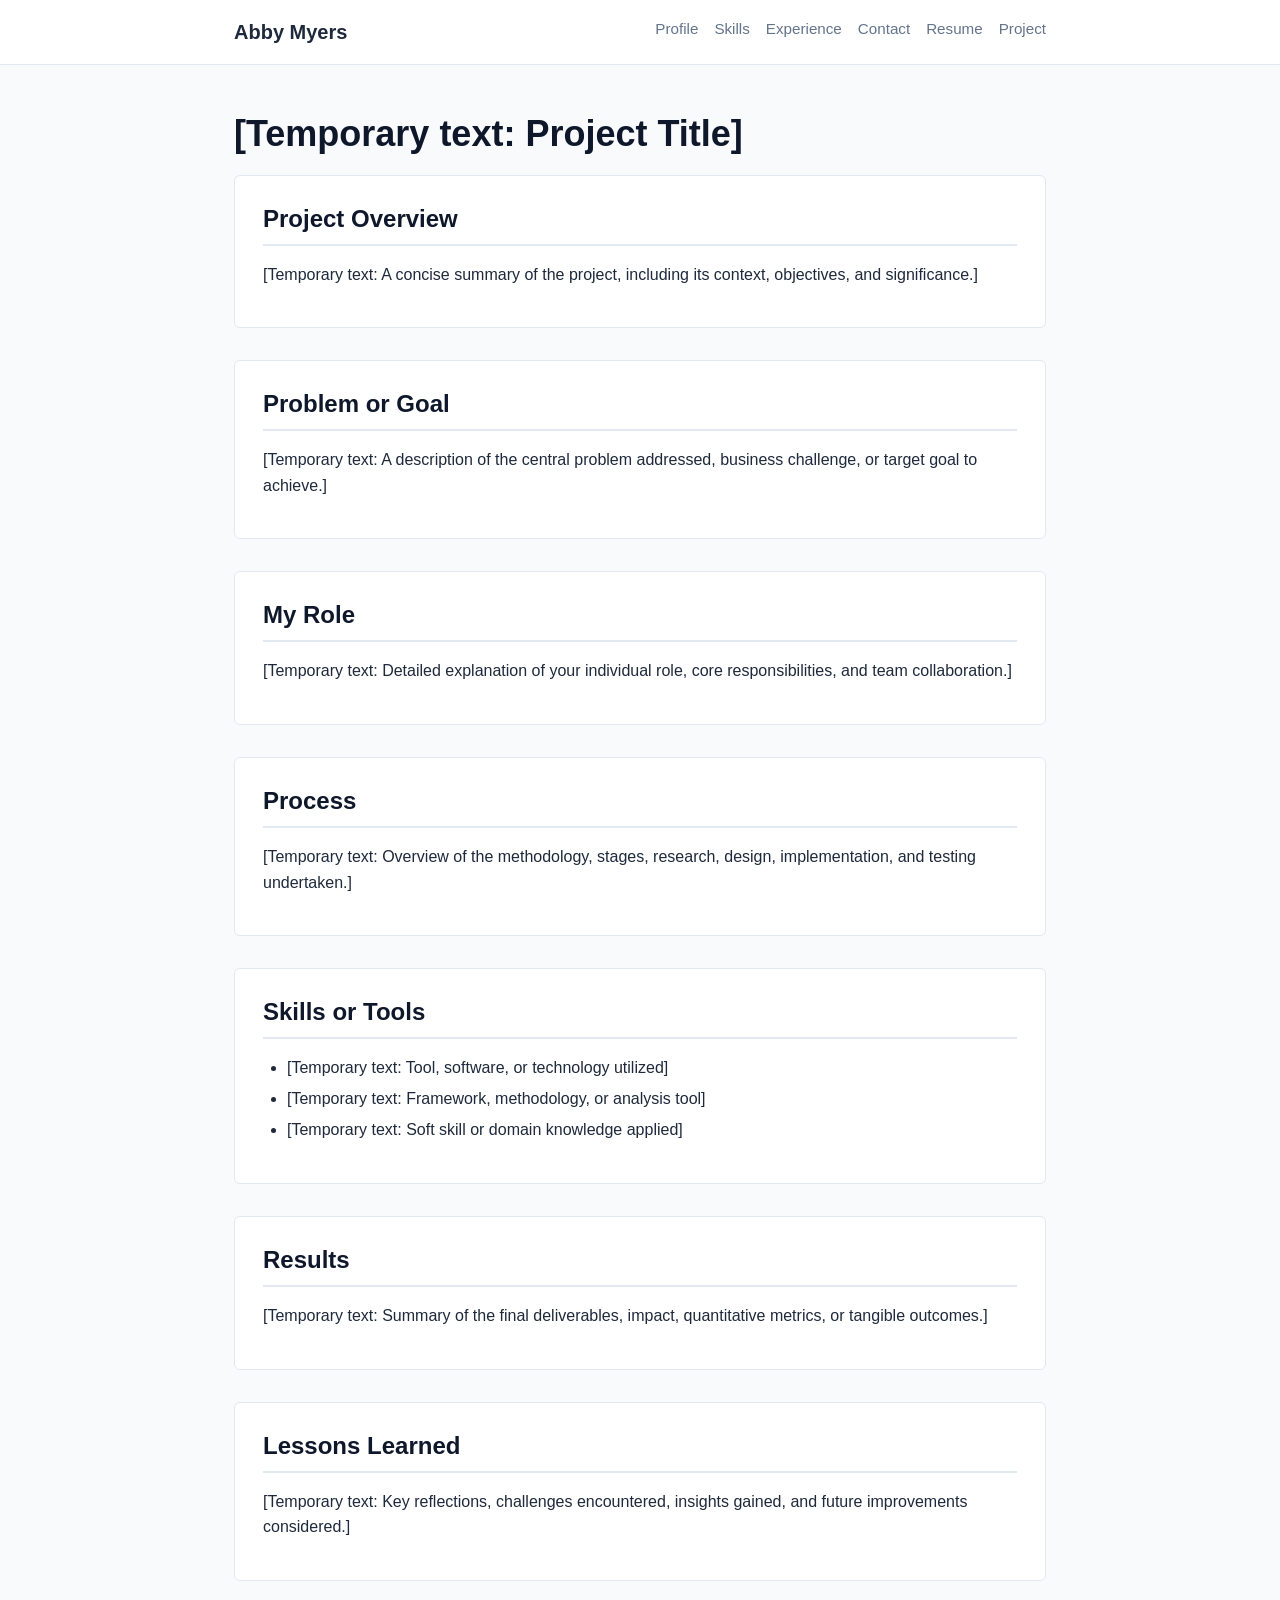
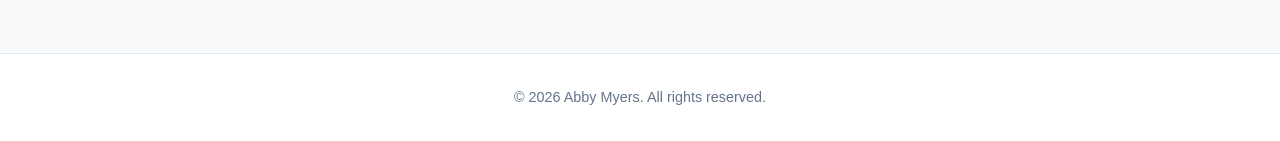
==== project.html @ 2773307f "Create initial website structure and styling" ====
<!DOCTYPE html>
<html lang="en">
<head>
  <meta charset="UTF-8">
  <meta name="viewport" content="width=device-width, initial-scale=1.0">
  <title>Project Case Study | Abby Myers</title>
  <link rel="stylesheet" href="styles.css">
</head>
<body>
  <header>
    <div class="header-container">
      <div class="brand"><a href="index.html#profile">Abby Myers</a></div>
      <nav aria-label="Main Navigation">
        <ul class="nav-menu">
          <li><a href="index.html#profile">Profile</a></li>
          <li><a href="index.html#skills">Skills</a></li>
          <li><a href="index.html#experience">Experience</a></li>
          <li><a href="index.html#contact">Contact</a></li>
          <li><a href="resume.html">Resume</a></li>
          <li><a href="project.html">Project</a></li>
        </ul>
      </nav>
    </div>
  </header>

  <main>
    <h1>[Temporary text: Project Title]</h1>

    <!-- Project Overview Section -->
    <section id="project-overview">
      <h2>Project Overview</h2>
      <article>
        <p>[Temporary text: A concise summary of the project, including its context, objectives, and significance.]</p>
      </article>
    </section>

    <!-- Problem or Goal Section -->
    <section id="problem-goal">
      <h2>Problem or Goal</h2>
      <article>
        <p>[Temporary text: A description of the central problem addressed, business challenge, or target goal to achieve.]</p>
      </article>
    </section>

    <!-- My Role Section -->
    <section id="my-role">
      <h2>My Role</h2>
      <article>
        <p>[Temporary text: Detailed explanation of your individual role, core responsibilities, and team collaboration.]</p>
      </article>
    </section>

    <!-- Process Section -->
    <section id="process">
      <h2>Process</h2>
      <article>
        <p>[Temporary text: Overview of the methodology, stages, research, design, implementation, and testing undertaken.]</p>
      </article>
    </section>

    <!-- Skills or Tools Section -->
    <section id="skills-tools">
      <h2>Skills or Tools</h2>
      <article>
        <ul>
          <li>[Temporary text: Tool, software, or technology utilized]</li>
          <li>[Temporary text: Framework, methodology, or analysis tool]</li>
          <li>[Temporary text: Soft skill or domain knowledge applied]</li>
        </ul>
      </article>
    </section>

    <!-- Results Section -->
    <section id="results">
      <h2>Results</h2>
      <article>
        <p>[Temporary text: Summary of the final deliverables, impact, quantitative metrics, or tangible outcomes.]</p>
      </article>
    </section>

    <!-- Lessons Learned Section -->
    <section id="lessons-learned">
      <h2>Lessons Learned</h2>
      <article>
        <p>[Temporary text: Key reflections, challenges encountered, insights gained, and future improvements considered.]</p>
      </article>
    </section>
  </main>

  <footer>
    <p>&copy; 2026 Abby Myers. All rights reserved.</p>
  </footer>
</body>
</html>
---- styles.css ----
/* ==========================================================================
   Base Styles & Design Variables
   ========================================================================== */
:root {
  --primary-color: #2563eb;
  --primary-hover: #1d4ed8;
  --text-color: #1e293b;
  --text-muted: #64748b;
  --bg-color: #f8fafc;
  --card-bg: #ffffff;
  --border-color: #e2e8f0;
  --font-family: -apple-system, BlinkMacSystemFont, "Segoe UI", Roboto, "Helvetica Neue", Arial, sans-serif;
  --line-height: 1.6;
  --max-width: 860px;
}

*,
*::before,
*::after {
  box-sizing: border-box;
}

body {
  margin: 0;
  padding: 0;
  font-family: var(--font-family);
  font-size: 1rem;
  line-height: var(--line-height);
  color: var(--text-color);
  background-color: var(--bg-color);
}

/* ==========================================================================
   Header & Navigation
   ========================================================================== */
header {
  background-color: #ffffff;
  border-bottom: 1px solid var(--border-color);
  position: sticky;
  top: 0;
  z-index: 100;
}

.header-container {
  max-width: var(--max-width);
  margin: 0 auto;
  padding: 1rem 1.5rem;
  display: flex;
  justify-content: space-between;
  align-items: center;
  gap: 1rem;
}

.brand a {
  font-size: 1.25rem;
  font-weight: 700;
  color: var(--text-color);
  text-decoration: none;
}

.brand a:hover {
  color: var(--primary-color);
}

nav ul.nav-menu {
  list-style: none;
  margin: 0;
  padding: 0;
  display: flex;
  flex-wrap: wrap;
  gap: 1rem;
}

nav a {
  color: var(--text-muted);
  text-decoration: none;
  font-weight: 500;
  font-size: 0.95rem;
  transition: color 0.15s ease-in-out;
}

nav a:hover,
nav a:focus {
  color: var(--primary-color);
  text-decoration: underline;
}

/* ==========================================================================
   Main Content Layout
   ========================================================================== */
main {
  max-width: var(--max-width);
  margin: 0 auto;
  padding: 2.5rem 1.5rem;
}

h1 {
  font-size: 2.25rem;
  margin-top: 0;
  margin-bottom: 0.75rem;
  color: #0f172a;
}

h2 {
  font-size: 1.5rem;
  margin-top: 0;
  margin-bottom: 1rem;
  color: #0f172a;
  border-bottom: 2px solid var(--border-color);
  padding-bottom: 0.35rem;
}

h3 {
  font-size: 1.15rem;
  margin-top: 0;
  margin-bottom: 0.5rem;
  color: #1e293b;
}

p {
  margin-top: 0;
  margin-bottom: 1rem;
}

.tagline {
  font-size: 1.15rem;
  color: var(--text-muted);
  margin-bottom: 1.75rem;
}

.meta-info {
  font-size: 0.9rem;
  color: var(--text-muted);
  font-style: italic;
  margin-bottom: 0.5rem;
}

/* ==========================================================================
   Sections & Articles
   ========================================================================== */
section {
  background-color: var(--card-bg);
  border: 1px solid var(--border-color);
  border-radius: 6px;
  padding: 1.5rem 1.75rem;
  margin-bottom: 2rem;
}

article {
  margin-bottom: 1.25rem;
}

article:last-child {
  margin-bottom: 0;
}

ul {
  margin-top: 0;
  margin-bottom: 1rem;
  padding-left: 1.5rem;
}

li {
  margin-bottom: 0.35rem;
}

/* ==========================================================================
   Footer
   ========================================================================== */
footer {
  text-align: center;
  padding: 2rem 1.5rem;
  color: var(--text-muted);
  font-size: 0.9rem;
  border-top: 1px solid var(--border-color);
  background-color: #ffffff;
}

footer p {
  margin: 0;
}

/* ==========================================================================
   Responsive Media Query (Narrow Screens / Mobile)
   ========================================================================== */
@media (max-width: 768px) {
  .header-container {
    flex-direction: column;
    align-items: flex-start;
    padding: 1rem;
  }

  nav ul.nav-menu {
    gap: 0.75rem 1rem;
  }

  main {
    padding: 1.5rem 1rem;
  }

  h1 {
    font-size: 1.85rem;
  }

  h2 {
    font-size: 1.3rem;
  }

  section {
    padding: 1.25rem 1rem;
  }
}
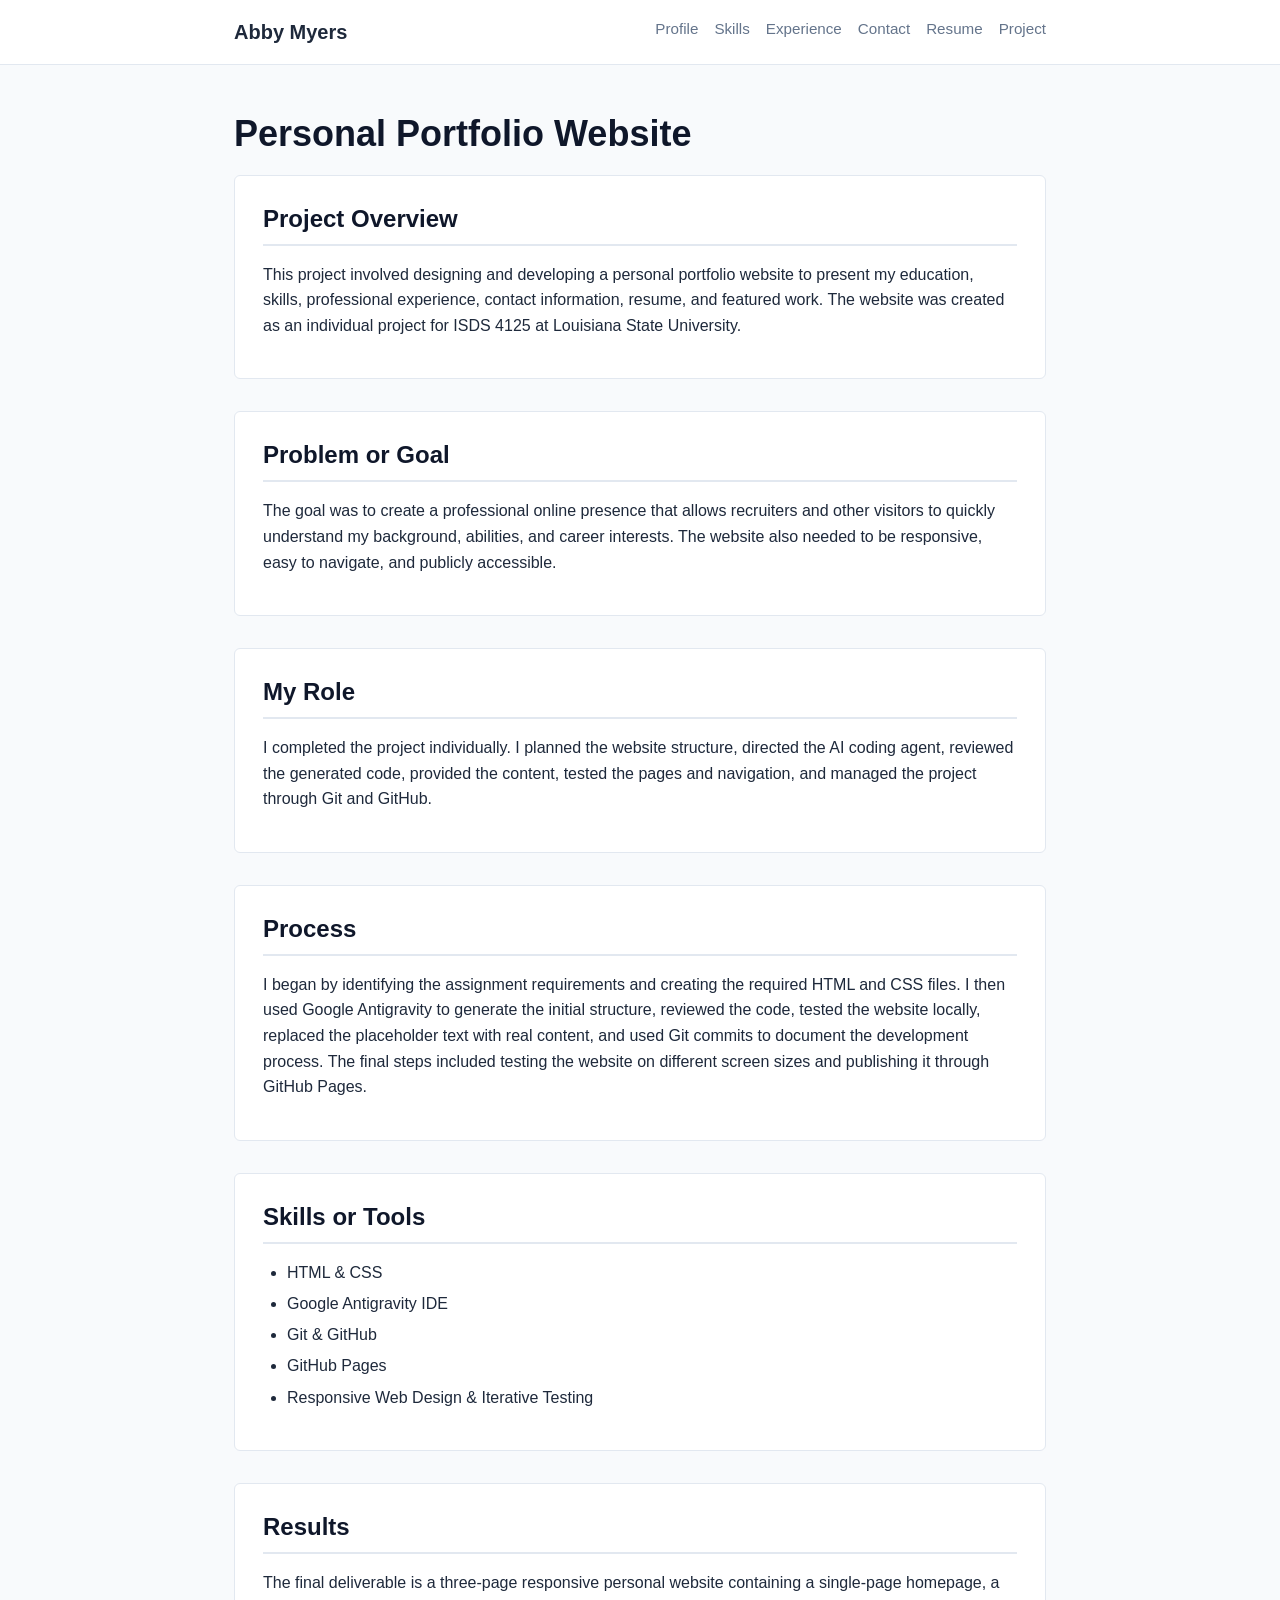
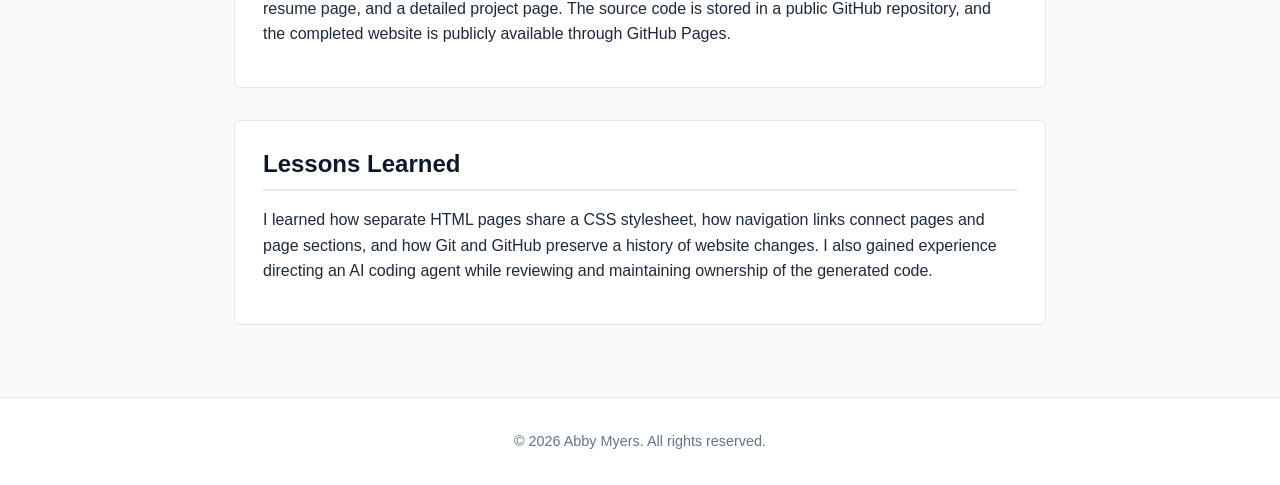
==== commit 766518d9: "Replace placeholders with portfolio content" ====
--- a/project.html
+++ b/project.html
@@ -24,13 +24,13 @@
   </header>
 
   <main>
-    <h1>[Temporary text: Project Title]</h1>
+    <h1>Personal Portfolio Website</h1>
 
     <!-- Project Overview Section -->
     <section id="project-overview">
       <h2>Project Overview</h2>
       <article>
-        <p>[Temporary text: A concise summary of the project, including its context, objectives, and significance.]</p>
+        <p>This project involved designing and developing a personal portfolio website to present my education, skills, professional experience, contact information, resume, and featured work. The website was created as an individual project for ISDS 4125 at Louisiana State University.</p>
       </article>
     </section>
 
@@ -38,7 +38,7 @@
     <section id="problem-goal">
       <h2>Problem or Goal</h2>
       <article>
-        <p>[Temporary text: A description of the central problem addressed, business challenge, or target goal to achieve.]</p>
+        <p>The goal was to create a professional online presence that allows recruiters and other visitors to quickly understand my background, abilities, and career interests. The website also needed to be responsive, easy to navigate, and publicly accessible.</p>
       </article>
     </section>
 
@@ -46,7 +46,7 @@
     <section id="my-role">
       <h2>My Role</h2>
       <article>
-        <p>[Temporary text: Detailed explanation of your individual role, core responsibilities, and team collaboration.]</p>
+        <p>I completed the project individually. I planned the website structure, directed the AI coding agent, reviewed the generated code, provided the content, tested the pages and navigation, and managed the project through Git and GitHub.</p>
       </article>
     </section>
 
@@ -54,7 +54,7 @@
     <section id="process">
       <h2>Process</h2>
       <article>
-        <p>[Temporary text: Overview of the methodology, stages, research, design, implementation, and testing undertaken.]</p>
+        <p>I began by identifying the assignment requirements and creating the required HTML and CSS files. I then used Google Antigravity to generate the initial structure, reviewed the code, tested the website locally, replaced the placeholder text with real content, and used Git commits to document the development process. The final steps included testing the website on different screen sizes and publishing it through GitHub Pages.</p>
       </article>
     </section>
 
@@ -63,9 +63,11 @@
       <h2>Skills or Tools</h2>
       <article>
         <ul>
-          <li>[Temporary text: Tool, software, or technology utilized]</li>
-          <li>[Temporary text: Framework, methodology, or analysis tool]</li>
-          <li>[Temporary text: Soft skill or domain knowledge applied]</li>
+          <li>HTML & CSS</li>
+          <li>Google Antigravity IDE</li>
+          <li>Git & GitHub</li>
+          <li>GitHub Pages</li>
+          <li>Responsive Web Design & Iterative Testing</li>
         </ul>
       </article>
     </section>
@@ -74,7 +76,7 @@
     <section id="results">
       <h2>Results</h2>
       <article>
-        <p>[Temporary text: Summary of the final deliverables, impact, quantitative metrics, or tangible outcomes.]</p>
+        <p>The final deliverable is a three-page responsive personal website containing a single-page homepage, a resume page, and a detailed project page. The source code is stored in a public GitHub repository, and the completed website is publicly available through GitHub Pages.</p>
       </article>
     </section>
 
@@ -82,7 +84,7 @@
     <section id="lessons-learned">
       <h2>Lessons Learned</h2>
       <article>
-        <p>[Temporary text: Key reflections, challenges encountered, insights gained, and future improvements considered.]</p>
+        <p>I learned how separate HTML pages share a CSS stylesheet, how navigation links connect pages and page sections, and how Git and GitHub preserve a history of website changes. I also gained experience directing an AI coding agent while reviewing and maintaining ownership of the generated code.</p>
       </article>
     </section>
   </main>
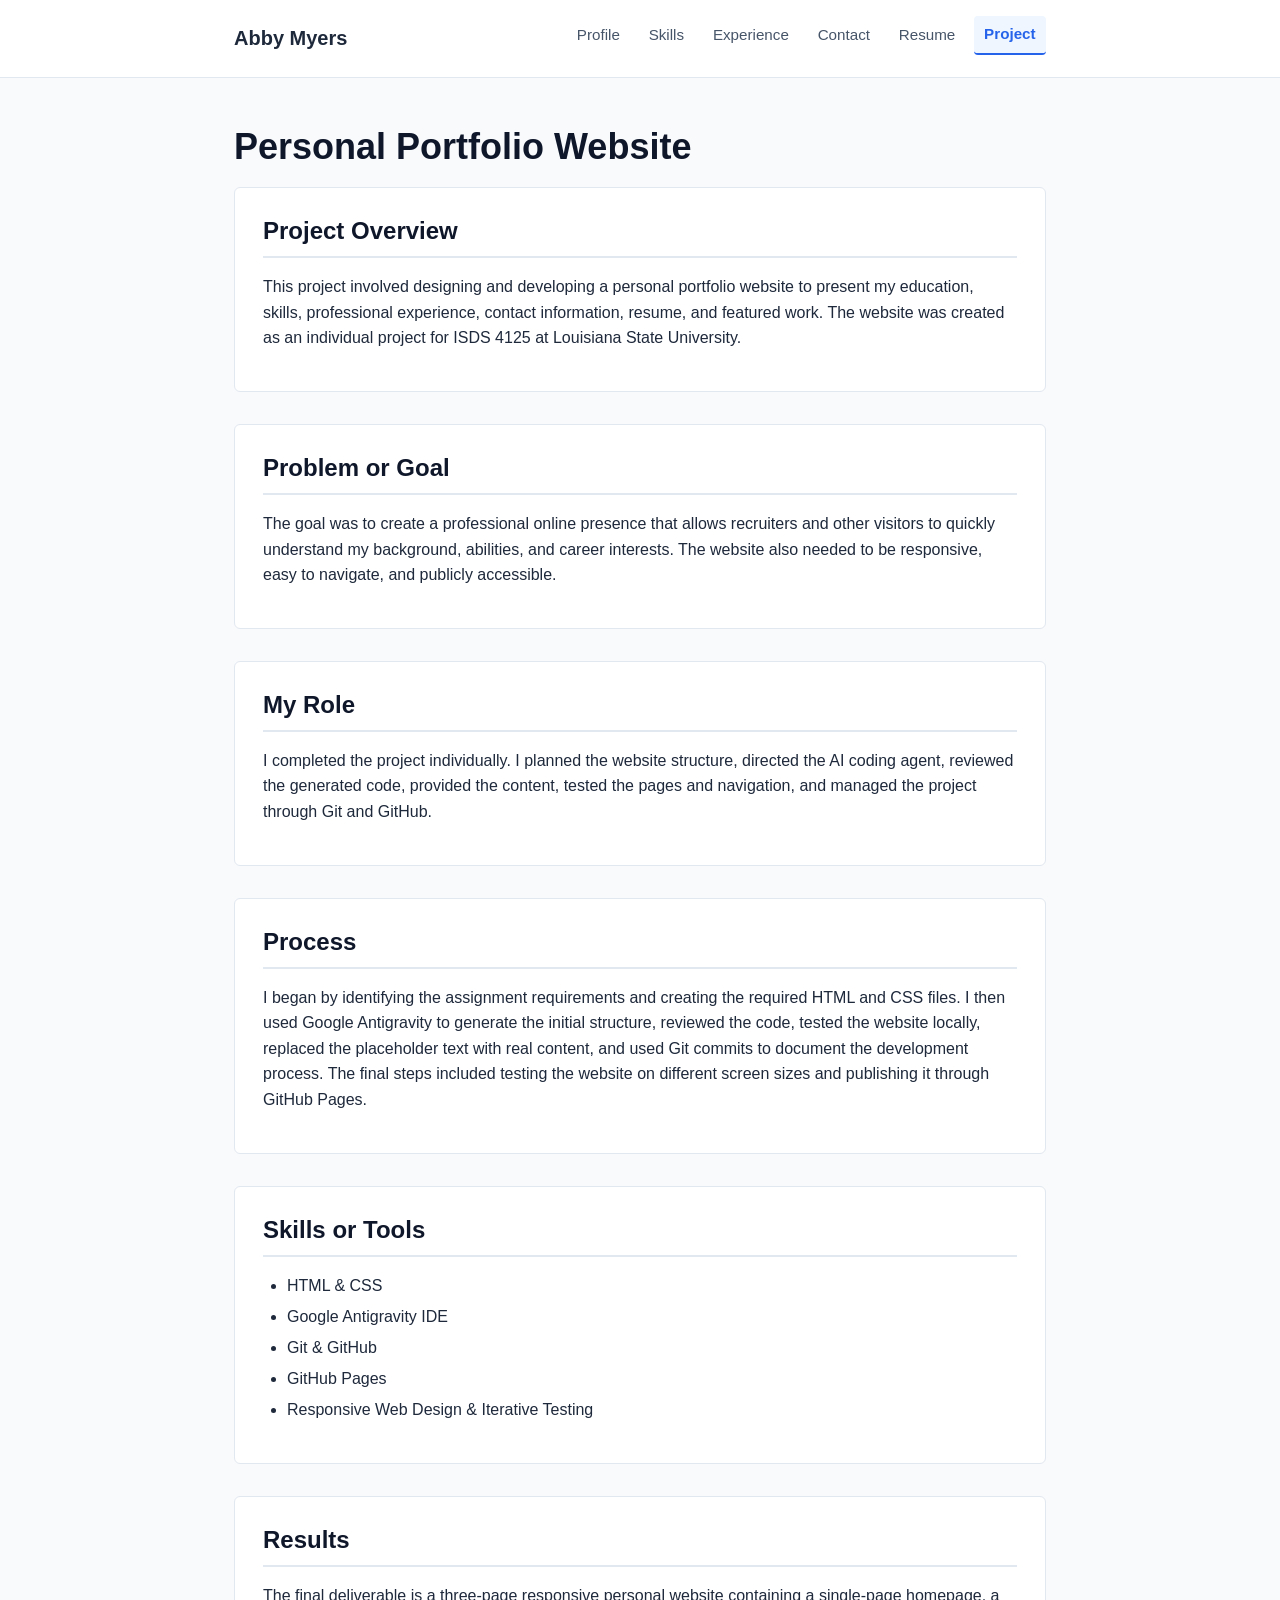
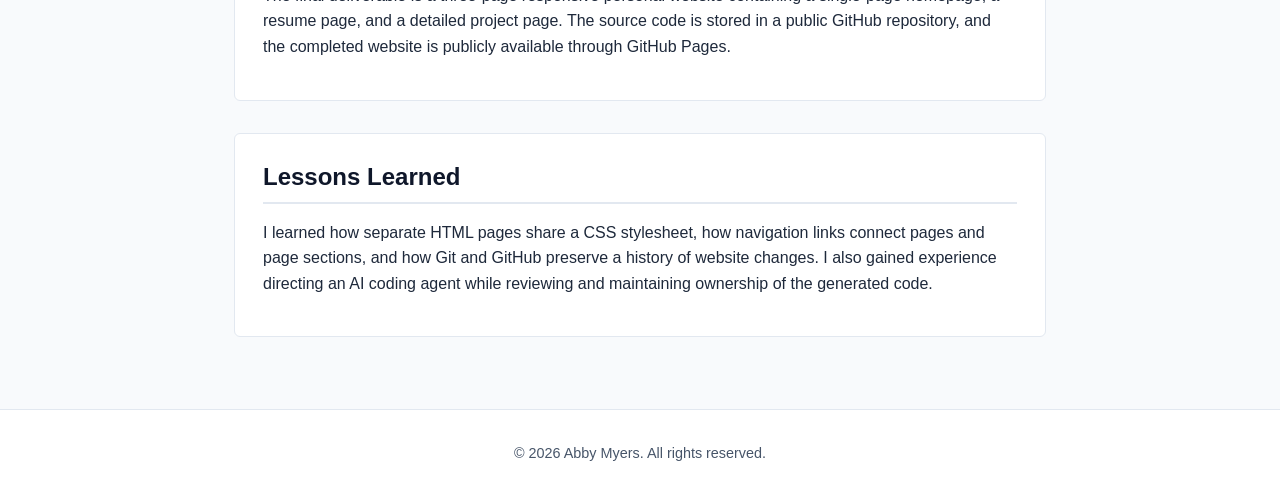
==== commit 36018e5b: "Improve mobile responsiveness and accessibility" ====
--- a/project.html
+++ b/project.html
@@ -7,6 +7,7 @@
   <link rel="stylesheet" href="styles.css">
 </head>
 <body>
+  <a href="#main-content" class="skip-link">Skip to main content</a>
   <header>
     <div class="header-container">
       <div class="brand"><a href="index.html#profile">Abby Myers</a></div>
@@ -17,13 +18,13 @@
           <li><a href="index.html#experience">Experience</a></li>
           <li><a href="index.html#contact">Contact</a></li>
           <li><a href="resume.html">Resume</a></li>
-          <li><a href="project.html">Project</a></li>
+          <li><a href="project.html" aria-current="page">Project</a></li>
         </ul>
       </nav>
     </div>
   </header>
 
-  <main>
+  <main id="main-content">
     <h1>Personal Portfolio Website</h1>
 
     <!-- Project Overview Section -->
--- a/styles.css
+++ b/styles.css
@@ -5,7 +5,7 @@
   --primary-color: #2563eb;
   --primary-hover: #1d4ed8;
   --text-color: #1e293b;
-  --text-muted: #64748b;
+  --text-muted: #475569;
   --bg-color: #f8fafc;
   --card-bg: #ffffff;
   --border-color: #e2e8f0;
@@ -18,6 +18,25 @@
 *::before,
 *::after {
   box-sizing: border-box;
+}
+
+html {
+  scroll-behavior: smooth;
+}
+
+@media (prefers-reduced-motion: reduce) {
+  html {
+    scroll-behavior: auto;
+  }
+
+  *,
+  *::before,
+  *::after {
+    animation-duration: 0.01ms !important;
+    animation-iteration-count: 1 !important;
+    transition-duration: 0.01ms !important;
+    scroll-behavior: auto !important;
+  }
 }
 
 body {
@@ -30,6 +49,45 @@
   background-color: var(--bg-color);
 }
 
+img {
+  max-width: 100%;
+  height: auto;
+}
+
+/* ==========================================================================
+   Accessibility Utilities & Focus Styles
+   ========================================================================== */
+.skip-link {
+  position: absolute;
+  top: -100px;
+  left: 1rem;
+  background-color: var(--primary-color);
+  color: #ffffff;
+  padding: 0.5rem 1rem;
+  font-weight: 600;
+  text-decoration: none;
+  border-radius: 0 0 4px 4px;
+  z-index: 1000;
+  transition: top 0.15s ease-in-out;
+}
+
+.skip-link:focus-visible {
+  top: 0;
+  outline: 3px solid #0f172a;
+  outline-offset: 2px;
+}
+
+:focus-visible {
+  outline: 2px solid var(--primary-color);
+  outline-offset: 3px;
+}
+
+/* Scoped word-wrapping for long URLs and unbroken content */
+.break-anywhere,
+#contact a {
+  overflow-wrap: anywhere;
+}
+
 /* ==========================================================================
    Header & Navigation
    ========================================================================== */
@@ -56,6 +114,7 @@
   font-weight: 700;
   color: var(--text-color);
   text-decoration: none;
+  border-radius: 4px;
 }
 
 .brand a:hover {
@@ -68,21 +127,33 @@
   padding: 0;
   display: flex;
   flex-wrap: wrap;
-  gap: 1rem;
+  align-items: center;
+  gap: 0.5rem;
 }
 
 nav a {
+  display: inline-block;
   color: var(--text-muted);
   text-decoration: none;
   font-weight: 500;
   font-size: 0.95rem;
-  transition: color 0.15s ease-in-out;
-}
-
-nav a:hover,
-nav a:focus {
-  color: var(--primary-color);
+  padding: 0.4rem 0.65rem;
+  border-radius: 4px;
+  transition: color 0.15s ease-in-out, background-color 0.15s ease-in-out;
+}
+
+nav a:hover {
+  color: var(--primary-color);
+  background-color: #f1f5f9;
   text-decoration: underline;
+}
+
+nav a[aria-current="page"] {
+  color: var(--primary-color);
+  font-weight: 700;
+  background-color: #eff6ff;
+  border-bottom: 2px solid var(--primary-color);
+  text-decoration: none;
 }
 
 /* ==========================================================================
@@ -94,6 +165,18 @@
   padding: 2.5rem 1.5rem;
 }
 
+main a {
+  color: var(--primary-color);
+  text-decoration: underline;
+  text-underline-offset: 2px;
+  border-radius: 2px;
+  transition: color 0.15s ease-in-out;
+}
+
+main a:hover {
+  color: var(--primary-hover);
+}
+
 h1 {
   font-size: 2.25rem;
   margin-top: 0;
@@ -139,6 +222,7 @@
    Sections & Articles
    ========================================================================== */
 section {
+  scroll-margin-top: 5.5rem;
   background-color: var(--card-bg);
   border: 1px solid var(--border-color);
   border-radius: 6px;
@@ -188,10 +272,11 @@
     flex-direction: column;
     align-items: flex-start;
     padding: 1rem;
+    gap: 0.75rem;
   }
 
   nav ul.nav-menu {
-    gap: 0.75rem 1rem;
+    gap: 0.4rem 0.5rem;
   }
 
   main {
@@ -207,6 +292,7 @@
   }
 
   section {
+    scroll-margin-top: 7.5rem;
     padding: 1.25rem 1rem;
   }
 }
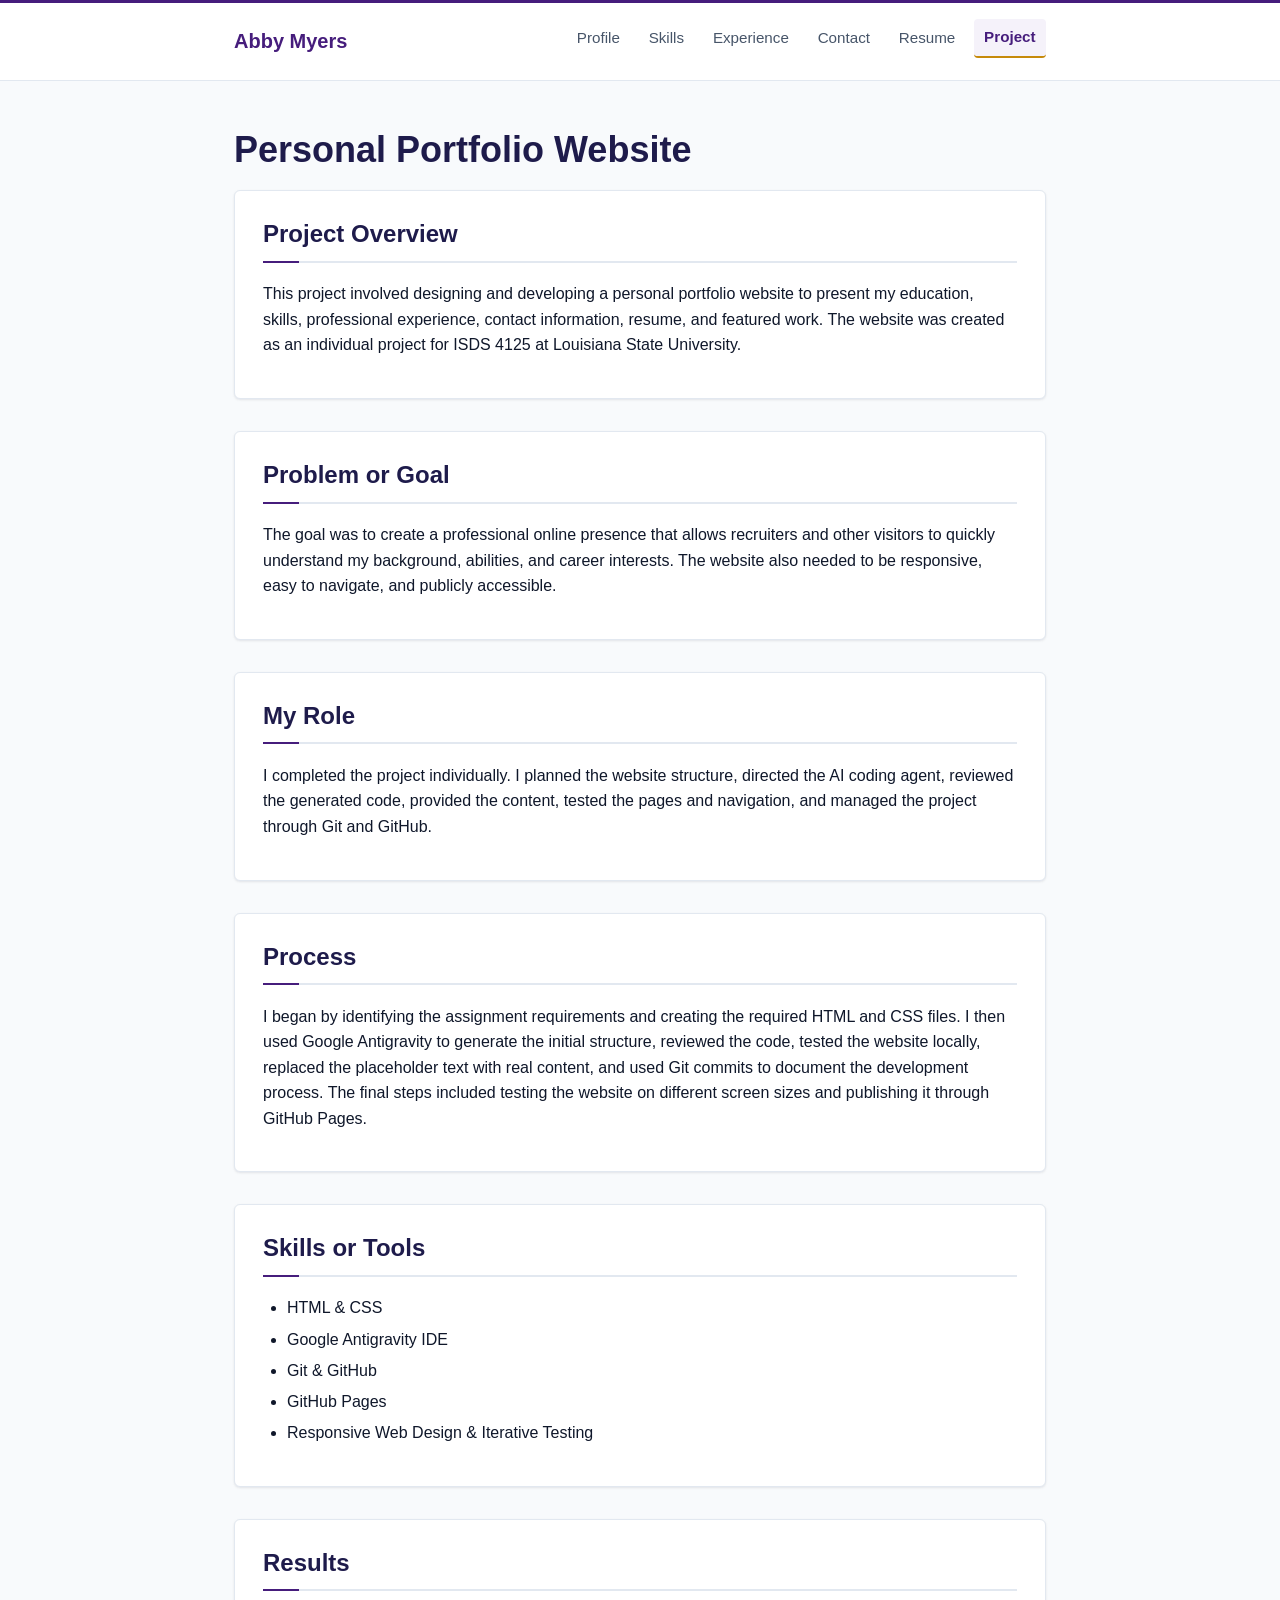
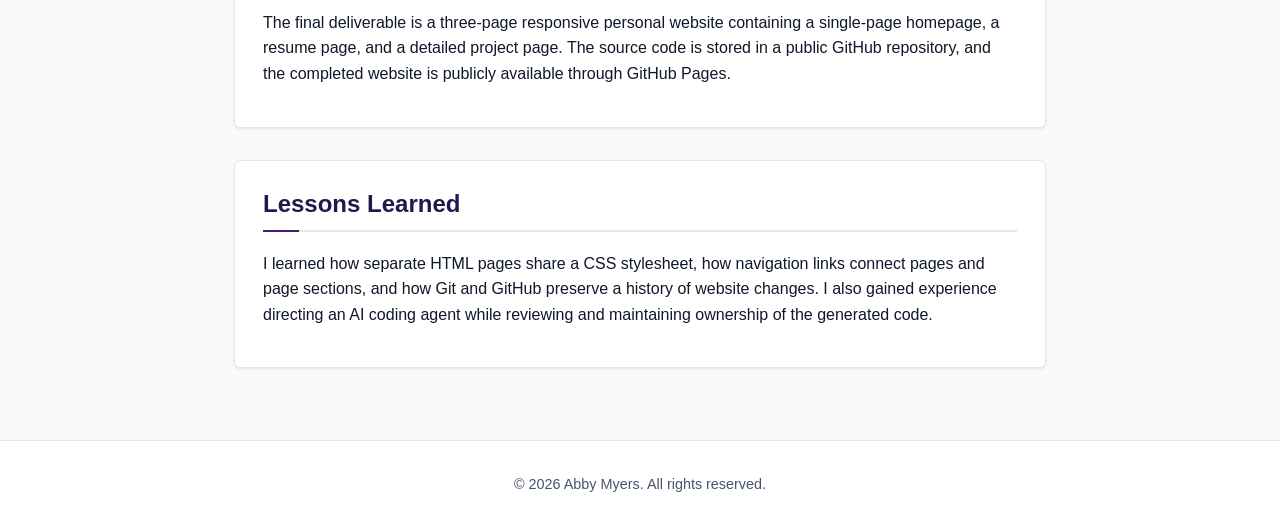
==== commit 4b6f666a: "Refine portfolio visual design" ====
--- a/project.html
+++ b/project.html
@@ -1,11 +1,13 @@
 <!DOCTYPE html>
 <html lang="en">
+
 <head>
   <meta charset="UTF-8">
   <meta name="viewport" content="width=device-width, initial-scale=1.0">
   <title>Project Case Study | Abby Myers</title>
   <link rel="stylesheet" href="styles.css">
 </head>
+
 <body>
   <a href="#main-content" class="skip-link">Skip to main content</a>
   <header>
@@ -31,7 +33,9 @@
     <section id="project-overview">
       <h2>Project Overview</h2>
       <article>
-        <p>This project involved designing and developing a personal portfolio website to present my education, skills, professional experience, contact information, resume, and featured work. The website was created as an individual project for ISDS 4125 at Louisiana State University.</p>
+        <p>This project involved designing and developing a personal portfolio website to present my education, skills,
+          professional experience, contact information, resume, and featured work. The website was created as an
+          individual project for ISDS 4125 at Louisiana State University.</p>
       </article>
     </section>
 
@@ -39,7 +43,9 @@
     <section id="problem-goal">
       <h2>Problem or Goal</h2>
       <article>
-        <p>The goal was to create a professional online presence that allows recruiters and other visitors to quickly understand my background, abilities, and career interests. The website also needed to be responsive, easy to navigate, and publicly accessible.</p>
+        <p>The goal was to create a professional online presence that allows recruiters and other visitors to quickly
+          understand my background, abilities, and career interests. The website also needed to be responsive, easy to
+          navigate, and publicly accessible.</p>
       </article>
     </section>
 
@@ -47,7 +53,9 @@
     <section id="my-role">
       <h2>My Role</h2>
       <article>
-        <p>I completed the project individually. I planned the website structure, directed the AI coding agent, reviewed the generated code, provided the content, tested the pages and navigation, and managed the project through Git and GitHub.</p>
+        <p>I completed the project individually. I planned the website structure, directed the AI coding agent, reviewed
+          the generated code, provided the content, tested the pages and navigation, and managed the project through Git
+          and GitHub.</p>
       </article>
     </section>
 
@@ -55,7 +63,10 @@
     <section id="process">
       <h2>Process</h2>
       <article>
-        <p>I began by identifying the assignment requirements and creating the required HTML and CSS files. I then used Google Antigravity to generate the initial structure, reviewed the code, tested the website locally, replaced the placeholder text with real content, and used Git commits to document the development process. The final steps included testing the website on different screen sizes and publishing it through GitHub Pages.</p>
+        <p>I began by identifying the assignment requirements and creating the required HTML and CSS files. I then used
+          Google Antigravity to generate the initial structure, reviewed the code, tested the website locally, replaced
+          the placeholder text with real content, and used Git commits to document the development process. The final
+          steps included testing the website on different screen sizes and publishing it through GitHub Pages.</p>
       </article>
     </section>
 
@@ -77,7 +88,9 @@
     <section id="results">
       <h2>Results</h2>
       <article>
-        <p>The final deliverable is a three-page responsive personal website containing a single-page homepage, a resume page, and a detailed project page. The source code is stored in a public GitHub repository, and the completed website is publicly available through GitHub Pages.</p>
+        <p>The final deliverable is a three-page responsive personal website containing a single-page homepage, a resume
+          page, and a detailed project page. The source code is stored in a public GitHub repository, and the completed
+          website is publicly available through GitHub Pages.</p>
       </article>
     </section>
 
@@ -85,7 +98,9 @@
     <section id="lessons-learned">
       <h2>Lessons Learned</h2>
       <article>
-        <p>I learned how separate HTML pages share a CSS stylesheet, how navigation links connect pages and page sections, and how Git and GitHub preserve a history of website changes. I also gained experience directing an AI coding agent while reviewing and maintaining ownership of the generated code.</p>
+        <p>I learned how separate HTML pages share a CSS stylesheet, how navigation links connect pages and page
+          sections, and how Git and GitHub preserve a history of website changes. I also gained experience directing an
+          AI coding agent while reviewing and maintaining ownership of the generated code.</p>
       </article>
     </section>
   </main>
@@ -94,4 +109,5 @@
     <p>&copy; 2026 Abby Myers. All rights reserved.</p>
   </footer>
 </body>
-</html>
+
+</html>
--- a/styles.css
+++ b/styles.css
@@ -2,13 +2,26 @@
    Base Styles & Design Variables
    ========================================================================== */
 :root {
-  --primary-color: #2563eb;
-  --primary-hover: #1d4ed8;
-  --text-color: #1e293b;
+  /* LSU-Inspired Professional Identity Palette */
+  --primary-color: #461d7c;
+  /* LSU Deep Purple - 12.2:1 contrast against white */
+  --primary-hover: #32145a;
+  /* Darker plum-purple for interactive hover states (14.5:1 contrast) */
+  --primary-subtle: #f5f2fa;
+  /* Very soft lavender tint for active/hover backgrounds */
+  --accent-gold: #c68a0a;
+  /* Deep academic gold for decorative accents (not text) */
+  --text-color: #0f172a;
+  /* Deep slate for high-readability body text (15.5:1 contrast) */
   --text-muted: #475569;
+  /* Slate-600 with 7.0:1 contrast for secondary text */
   --bg-color: #f8fafc;
+  /* Clean, light neutral canvas */
   --card-bg: #ffffff;
+  /* Crisp white card background */
   --border-color: #e2e8f0;
+  /* Soft neutral border for cards and dividers */
+  --card-shadow: 0 1px 3px rgba(15, 23, 42, 0.06), 0 1px 2px rgba(15, 23, 42, 0.04);
   --font-family: -apple-system, BlinkMacSystemFont, "Segoe UI", Roboto, "Helvetica Neue", Arial, sans-serif;
   --line-height: 1.6;
   --max-width: 860px;
@@ -67,6 +80,7 @@
   font-weight: 600;
   text-decoration: none;
   border-radius: 0 0 4px 4px;
+  border-bottom: 2px solid var(--accent-gold);
   z-index: 1000;
   transition: top 0.15s ease-in-out;
 }
@@ -82,6 +96,14 @@
   outline-offset: 3px;
 }
 
+.brand a:focus-visible,
+nav a:focus-visible,
+main a:focus-visible {
+  outline: 2px solid var(--primary-color);
+  outline-offset: 3px;
+  border-radius: 4px;
+}
+
 /* Scoped word-wrapping for long URLs and unbroken content */
 .break-anywhere,
 #contact a {
@@ -93,6 +115,7 @@
    ========================================================================== */
 header {
   background-color: #ffffff;
+  border-top: 3px solid var(--primary-color);
   border-bottom: 1px solid var(--border-color);
   position: sticky;
   top: 0;
@@ -112,13 +135,14 @@
 .brand a {
   font-size: 1.25rem;
   font-weight: 700;
-  color: var(--text-color);
+  color: var(--primary-color);
   text-decoration: none;
   border-radius: 4px;
+  transition: color 0.15s ease-in-out;
 }
 
 .brand a:hover {
-  color: var(--primary-color);
+  color: var(--primary-hover);
 }
 
 nav ul.nav-menu {
@@ -144,15 +168,15 @@
 
 nav a:hover {
   color: var(--primary-color);
-  background-color: #f1f5f9;
-  text-decoration: underline;
+  background-color: var(--primary-subtle);
+  text-decoration: none;
 }
 
 nav a[aria-current="page"] {
   color: var(--primary-color);
   font-weight: 700;
-  background-color: #eff6ff;
-  border-bottom: 2px solid var(--primary-color);
+  background-color: var(--primary-subtle);
+  border-bottom: 2px solid var(--accent-gold);
   text-decoration: none;
 }
 
@@ -168,29 +192,42 @@
 main a {
   color: var(--primary-color);
   text-decoration: underline;
-  text-underline-offset: 2px;
+  text-underline-offset: 3px;
+  text-decoration-color: var(--accent-gold);
   border-radius: 2px;
-  transition: color 0.15s ease-in-out;
+  transition: color 0.15s ease-in-out, text-decoration-color 0.15s ease-in-out;
 }
 
 main a:hover {
   color: var(--primary-hover);
+  text-decoration-color: var(--primary-hover);
 }
 
 h1 {
   font-size: 2.25rem;
   margin-top: 0;
   margin-bottom: 0.75rem;
-  color: #0f172a;
+  color: #1e1b4b;
 }
 
 h2 {
   font-size: 1.5rem;
   margin-top: 0;
-  margin-bottom: 1rem;
-  color: #0f172a;
+  margin-bottom: 1.15rem;
+  color: #1e1b4b;
   border-bottom: 2px solid var(--border-color);
-  padding-bottom: 0.35rem;
+  padding-bottom: 0.45rem;
+  position: relative;
+}
+
+h2::after {
+  content: "";
+  position: absolute;
+  bottom: -2px;
+  left: 0;
+  width: 36px;
+  height: 2px;
+  background-color: var(--primary-color);
 }
 
 h3 {
@@ -225,6 +262,7 @@
   scroll-margin-top: 5.5rem;
   background-color: var(--card-bg);
   border: 1px solid var(--border-color);
+  box-shadow: var(--card-shadow);
   border-radius: 6px;
   padding: 1.5rem 1.75rem;
   margin-bottom: 2rem;
@@ -295,4 +333,4 @@
     scroll-margin-top: 7.5rem;
     padding: 1.25rem 1rem;
   }
-}
+}
